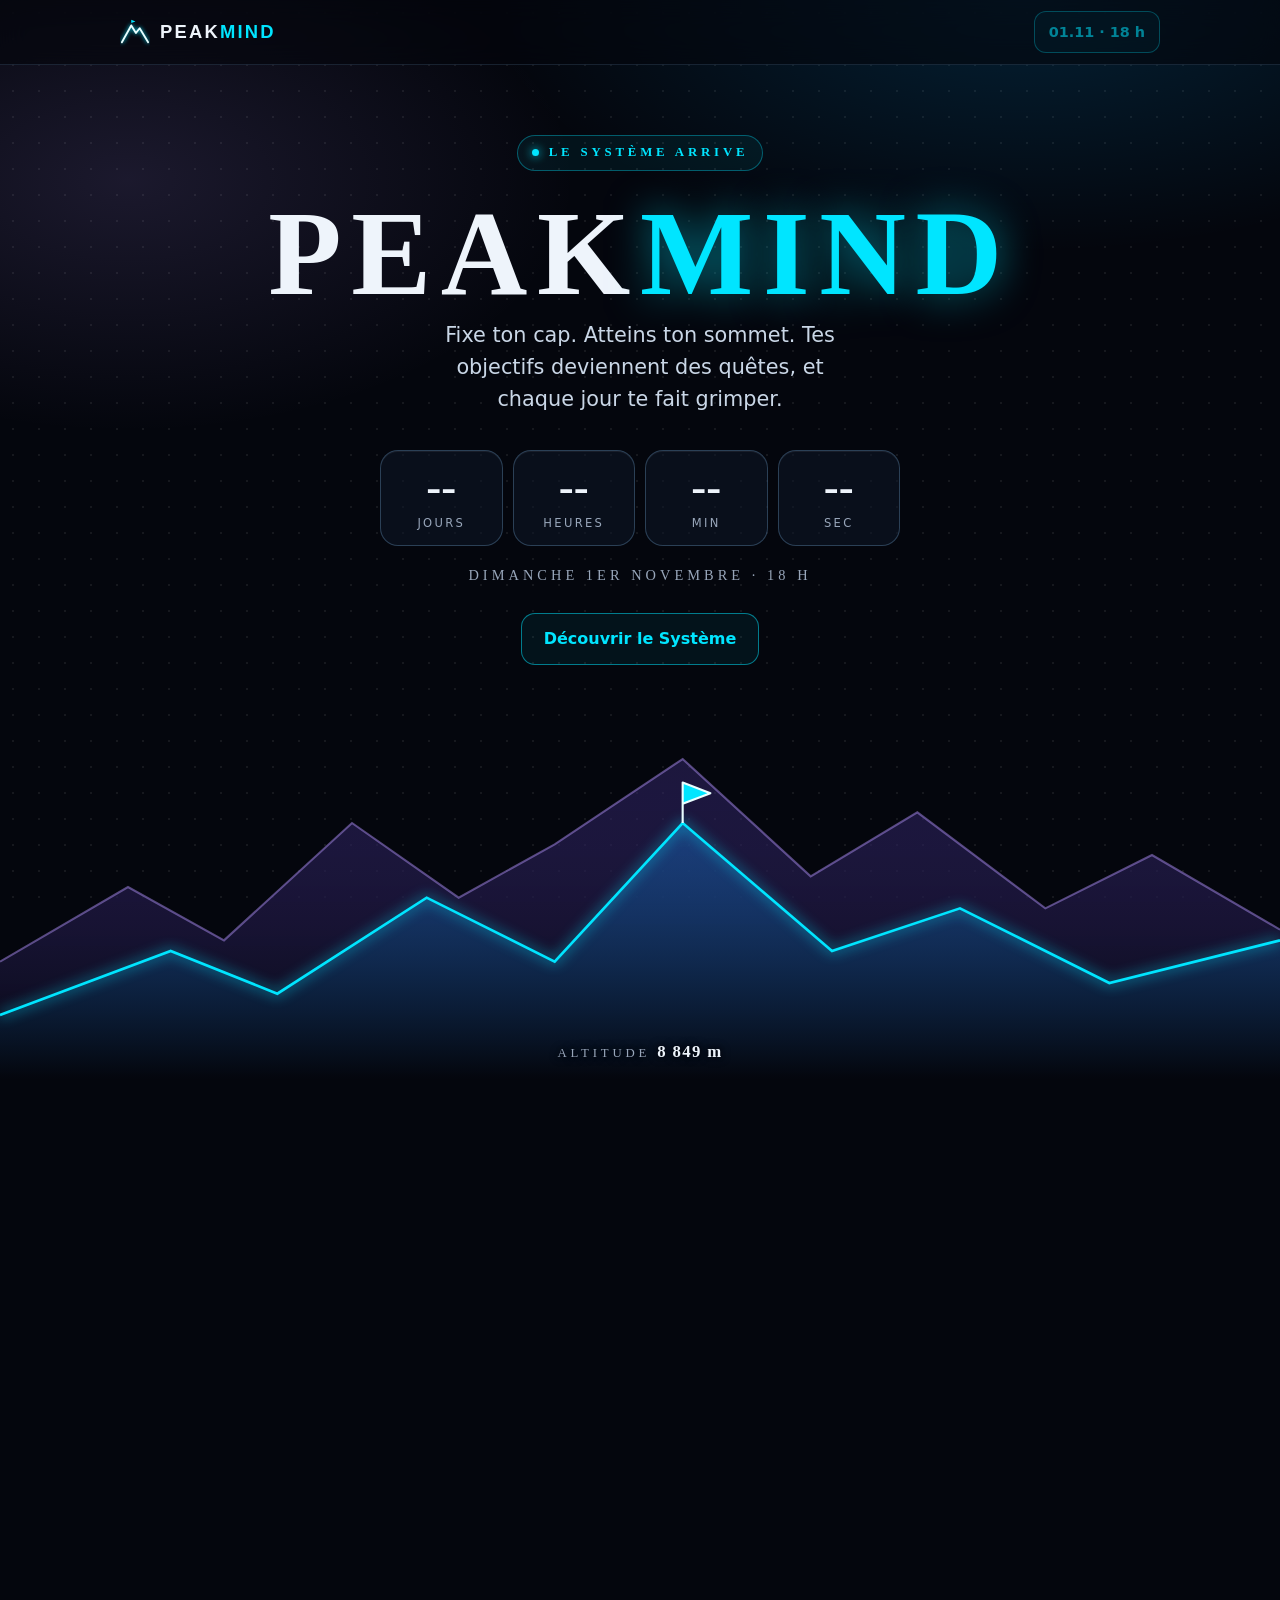
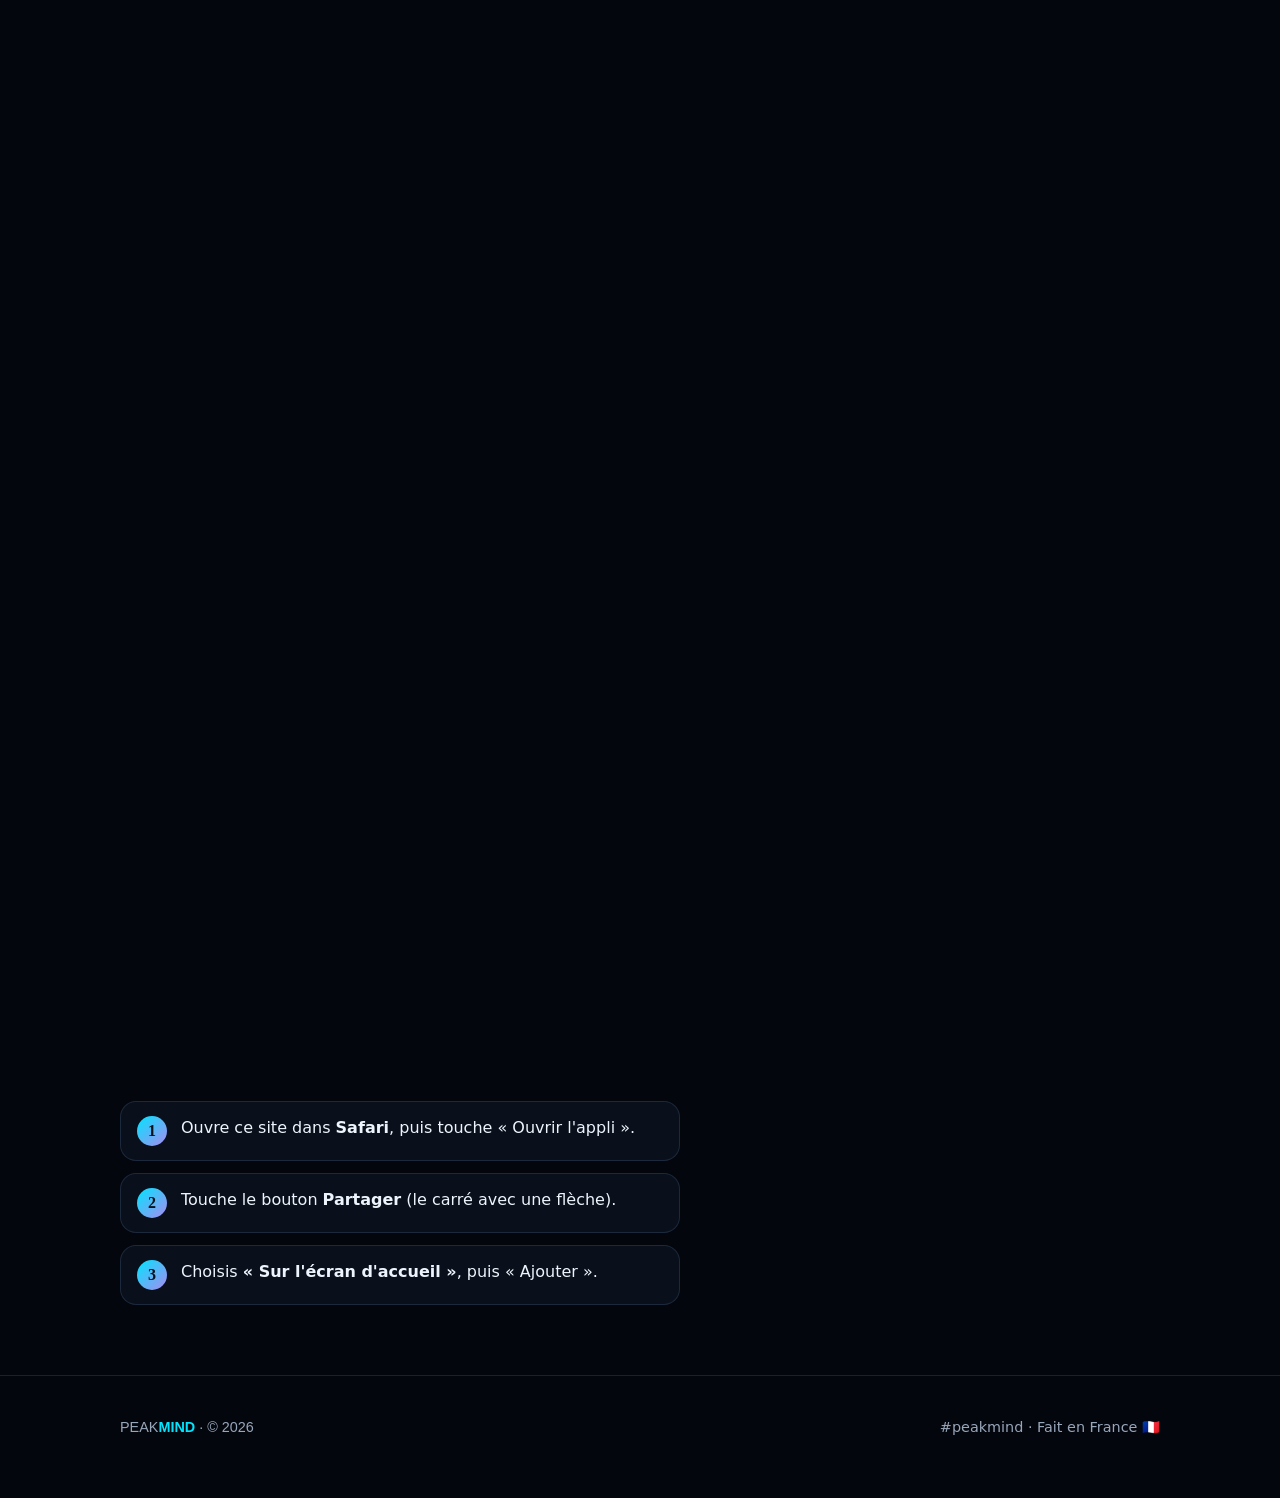
==== index.html @ ec90e8ba "Adresse courte : peakwinner93.github.io" ====
<!doctype html>
<html lang="fr">
<head>
<meta charset="utf-8">
<meta http-equiv="Content-Security-Policy" content="default-src 'self'; script-src 'self'; style-src 'self' 'unsafe-inline'; font-src 'self'; img-src 'self' data:; connect-src 'self'; object-src 'none'; base-uri 'none'; form-action 'none'">
<meta name="referrer" content="strict-origin-when-cross-origin">
<meta name="viewport" content="width=device-width, initial-scale=1, viewport-fit=cover">
<title>PeakMind · Fixe ton cap. Atteins ton sommet.</title>
<meta name="description" content="PeakMind : l'appli qui transforme tes objectifs en quêtes. Le Système te donne 3 quêtes par jour, tu grimpes de Fer à Légende. Gratuit, sans compte. Sortie le 1er novembre à 18 h.">
<meta name="theme-color" content="#04060d">
<meta property="og:type" content="website">
<meta property="og:url" content="https://peakwinner93.github.io/">
<meta property="og:title" content="PeakMind · Le Système arrive">
<meta property="og:description" content="Tes objectifs deviennent des quêtes. Grimpe de Fer à Légende. Sortie le 1er novembre à 18 h.">
<meta property="og:image" content="https://peakwinner93.github.io/img/og.jpg">
<meta name="twitter:card" content="summary_large_image">
<link rel="icon" href="app/icons/icon-192.png">
<link rel="apple-touch-icon" href="app/icons/apple-touch-icon.png">
<style>
  /* Polices de l'appli (licence OFL, voir app/fonts/OFL-*.txt) : aucune demande envoyée à Google */
  @font-face { font-family: 'Chakra Petch'; font-style: normal; font-weight: 500; font-display: swap; src: url('app/fonts/chakrapetch-500-latin-ext.woff2') format('woff2'); unicode-range: U+0100-02BA, U+02BD-02C5, U+02C7-02CC, U+02CE-02D7, U+02DD-02FF, U+0304, U+0308, U+0329, U+1D00-1DBF, U+1E00-1E9F, U+1EF2-1EFF, U+2020, U+20A0-20AB, U+20AD-20C4, U+2113, U+2C60-2C7F, U+A720-A7FF; }
  @font-face { font-family: 'Chakra Petch'; font-style: normal; font-weight: 500; font-display: swap; src: url('app/fonts/chakrapetch-500-latin.woff2') format('woff2'); unicode-range: U+0000-00FF, U+0131, U+0152-0153, U+02BB-02BC, U+02C6, U+02DA, U+02DC, U+0304, U+0308, U+0329, U+2000-206F, U+20AC, U+2122, U+2191, U+2193, U+2212, U+2215, U+FEFF, U+FFFD; }
  @font-face { font-family: 'Chakra Petch'; font-style: normal; font-weight: 600; font-display: swap; src: url('app/fonts/chakrapetch-600-latin-ext.woff2') format('woff2'); unicode-range: U+0100-02BA, U+02BD-02C5, U+02C7-02CC, U+02CE-02D7, U+02DD-02FF, U+0304, U+0308, U+0329, U+1D00-1DBF, U+1E00-1E9F, U+1EF2-1EFF, U+2020, U+20A0-20AB, U+20AD-20C4, U+2113, U+2C60-2C7F, U+A720-A7FF; }
  @font-face { font-family: 'Chakra Petch'; font-style: normal; font-weight: 600; font-display: swap; src: url('app/fonts/chakrapetch-600-latin.woff2') format('woff2'); unicode-range: U+0000-00FF, U+0131, U+0152-0153, U+02BB-02BC, U+02C6, U+02DA, U+02DC, U+0304, U+0308, U+0329, U+2000-206F, U+20AC, U+2122, U+2191, U+2193, U+2212, U+2215, U+FEFF, U+FFFD; }
  @font-face { font-family: 'Chakra Petch'; font-style: normal; font-weight: 700; font-display: swap; src: url('app/fonts/chakrapetch-700-latin-ext.woff2') format('woff2'); unicode-range: U+0100-02BA, U+02BD-02C5, U+02C7-02CC, U+02CE-02D7, U+02DD-02FF, U+0304, U+0308, U+0329, U+1D00-1DBF, U+1E00-1E9F, U+1EF2-1EFF, U+2020, U+20A0-20AB, U+20AD-20C4, U+2113, U+2C60-2C7F, U+A720-A7FF; }
  @font-face { font-family: 'Chakra Petch'; font-style: normal; font-weight: 700; font-display: swap; src: url('app/fonts/chakrapetch-700-latin.woff2') format('woff2'); unicode-range: U+0000-00FF, U+0131, U+0152-0153, U+02BB-02BC, U+02C6, U+02DA, U+02DC, U+0304, U+0308, U+0329, U+2000-206F, U+20AC, U+2122, U+2191, U+2193, U+2212, U+2215, U+FEFF, U+FFFD; }
  @font-face { font-family: 'Space Grotesk'; font-style: normal; font-weight: 300 700; font-display: swap; src: url('app/fonts/spacegrotesk-latin-ext.woff2') format('woff2'); unicode-range: U+0100-02BA, U+02BD-02C5, U+02C7-02CC, U+02CE-02D7, U+02DD-02FF, U+0304, U+0308, U+0329, U+1D00-1DBF, U+1E00-1E9F, U+1EF2-1EFF, U+2020, U+20A0-20AB, U+20AD-20C4, U+2113, U+2C60-2C7F, U+A720-A7FF; }
  @font-face { font-family: 'Space Grotesk'; font-style: normal; font-weight: 300 700; font-display: swap; src: url('app/fonts/spacegrotesk-latin.woff2') format('woff2'); unicode-range: U+0000-00FF, U+0131, U+0152-0153, U+02BB-02BC, U+02C6, U+02DA, U+02DC, U+0304, U+0308, U+0329, U+2000-206F, U+20AC, U+2122, U+2191, U+2193, U+2212, U+2215, U+FEFF, U+FFFD; }
  :root { --bg: #04060d; --ink: #eef4fb; --muted: #98a6ba; --a: #00e5ff; --a2: #a98bf0; --gold: #ffc35c; --glass: rgba(16, 24, 40, .55); --edge: rgba(140, 200, 255, .14); --edge2: rgba(140, 200, 255, .26); }
  * { box-sizing: border-box; }
  html { scroll-behavior: smooth; }
  body { margin: 0; background: var(--bg); color: var(--ink); font-family: "Space Grotesk", system-ui, sans-serif; line-height: 1.55; overflow-x: hidden; }
  a { color: inherit; }
  .wrap { max-width: 1080px; margin: 0 auto; padding: 0 20px; }
  .display { font-family: "Chakra Petch", sans-serif; }
  /* Fond : aurores + points + montagnes à arête lumineuse */
  .sky { position: fixed; inset: 0; z-index: -2; background:
      radial-gradient(60% 40% at 80% 0%, rgba(0, 170, 255, .16), transparent 70%),
      radial-gradient(50% 40% at 10% 20%, rgba(169, 139, 240, .14), transparent 70%),
      radial-gradient(rgba(255,255,255,.07) 1px, transparent 1.2px) 0 0 / 26px 26px, var(--bg); }
  /* Barre du haut */
  nav { position: sticky; top: 0; z-index: 10; backdrop-filter: blur(14px); -webkit-backdrop-filter: blur(14px); background: rgba(4, 6, 13, .6); border-bottom: 1px solid var(--edge); }
  nav .wrap { display: flex; align-items: center; justify-content: space-between; height: 64px; }
  .brand { display: flex; align-items: center; gap: 10px; text-decoration: none; font-weight: 700; letter-spacing: .12em; font-size: 1.15rem; }
  .brand svg { width: 30px; height: 30px; }
  .brand b { color: var(--a); }
  .btn { display: inline-flex; align-items: center; justify-content: center; gap: 8px; border-radius: 14px; padding: 13px 22px; font-weight: 700; text-decoration: none; border: 1px solid transparent; cursor: pointer; font: inherit; font-weight: 700; transition: transform .12s ease, filter .15s ease; }
  .btn:active { transform: scale(.97); }
  .btn.main { color: #04121c; background: linear-gradient(135deg, var(--a), var(--a2)); box-shadow: 0 10px 30px -10px rgba(0, 229, 255, .6); }
  .btn.ghost { color: var(--a); border-color: rgba(0, 229, 255, .5); background: rgba(0, 229, 255, .06); }
  .btn.small { padding: 9px 14px; font-size: .9rem; border-radius: 12px; }
  .btn[aria-disabled="true"] { opacity: .55; pointer-events: none; }
  /* Héros */
  .hero { position: relative; text-align: center; padding: 70px 0 0; overflow: hidden; }
  .eyebrow { display: inline-flex; align-items: center; gap: 10px; font-family: "Chakra Petch"; font-weight: 600; letter-spacing: .3em; font-size: .8rem; color: var(--a); padding: 7px 14px; border: 1px solid rgba(0, 229, 255, .35); border-radius: 99px; background: rgba(0, 229, 255, .06); }
  .eyebrow i { width: 7px; height: 7px; border-radius: 50%; background: var(--a); box-shadow: 0 0 10px var(--a); }
  h1 { margin: 26px 0 8px; font-family: "Chakra Petch"; font-size: clamp(3.2rem, 13vw, 7.5rem); line-height: .95; letter-spacing: .08em; font-weight: 700; }
  h1 b { color: var(--a); text-shadow: 0 0 40px rgba(0, 229, 255, .55); }
  .tagline { margin: 0 auto; max-width: 34ch; color: #c9d6e6; font-size: clamp(1.05rem, 3.6vw, 1.3rem); }
  /* Compte à rebours */
  .count { display: grid; grid-template-columns: repeat(4, minmax(0, 1fr)); gap: 10px; max-width: 520px; margin: 34px auto 0; }
  .count div { padding: 14px 6px 12px; border-radius: 18px; background: var(--glass); border: 1px solid var(--edge2); box-shadow: inset 0 1px 0 rgba(255,255,255,.06); }
  .count b { display: block; font-family: "Chakra Petch"; font-size: clamp(1.9rem, 8vw, 2.8rem); line-height: 1; font-variant-numeric: tabular-nums; }
  .count small { display: block; margin-top: 6px; font-size: .72rem; letter-spacing: .2em; color: var(--muted); text-transform: uppercase; }
  .when { margin: 18px 0 0; font-family: "Chakra Petch"; letter-spacing: .28em; font-size: .9rem; color: var(--muted); }
  @media (max-width: 370px) { .when { letter-spacing: .2em; } }   /* la date tient sur une ligne, même sur un téléphone de 360 px */
  .cta { display: flex; flex-wrap: wrap; gap: 12px; justify-content: center; margin-top: 26px; }
  .live { display: none; } body.launched .live { display: block; } body.launched .soon { display: none; }
  .mount { display: block; width: 100%; height: auto; margin-top: 30px; }
  .alt { position: absolute; left: 50%; bottom: 14px; transform: translateX(-50%); white-space: nowrap; text-shadow: 0 0 10px #04060d, 0 0 4px #04060d; font-family: "Chakra Petch"; font-size: .8rem; letter-spacing: .3em; color: var(--muted); }
  .alt b { color: var(--ink); font-size: 1.05rem; letter-spacing: .08em; }
  /* Sections */
  section { padding: 70px 0; }
  .kicker { font-family: "Chakra Petch"; font-weight: 600; letter-spacing: .3em; color: var(--a); font-size: .78rem; text-transform: uppercase; display: flex; align-items: center; gap: 10px; }
  .kicker::before { content: ""; width: 16px; height: 2px; background: var(--a); box-shadow: 0 0 8px var(--a); }
  h2 { font-family: "Chakra Petch"; font-size: clamp(1.8rem, 6vw, 2.6rem); line-height: 1.1; margin: 12px 0 14px; letter-spacing: .02em; }
  .lead { color: #c3d0e0; max-width: 60ch; margin: 0; }
  .grid { display: grid; grid-template-columns: repeat(auto-fit, minmax(240px, 1fr)); gap: 16px; margin-top: 34px; }
  .card { position: relative; padding: 20px; border-radius: 22px; background: linear-gradient(180deg, rgba(20, 30, 50, .6), var(--glass)); border: 1px solid var(--edge); overflow: hidden; }
  .card .ico { width: 46px; height: 46px; border-radius: 14px; display: grid; place-items: center; font-size: 1.4rem; background: rgba(0, 229, 255, .08); border: 1px solid var(--edge2); }
  .card h3 { font-family: "Chakra Petch"; font-size: 1.25rem; margin: 14px 0 6px; letter-spacing: .03em; }
  .card p { margin: 0; color: #b8c6d8; font-size: .97rem; }
  .card img { display: block; width: calc(100% + 40px); margin: 18px -20px -20px; border-top: 1px solid var(--edge); -webkit-mask: linear-gradient(#000 55%, transparent); mask: linear-gradient(#000 55%, transparent); }
  .card.locked { display: grid; place-items: center; text-align: center; border-style: dashed; min-height: 200px; }
  .card.locked b { font-family: "Chakra Petch"; letter-spacing: .3em; color: var(--muted); }
  /* Rangs */
  .ranks { display: flex; flex-wrap: wrap; gap: 8px; margin-top: 22px; }
  .ranks span { font-family: "Chakra Petch"; font-weight: 600; font-size: .85rem; letter-spacing: .08em; padding: 7px 12px; border-radius: 99px; border: 1px solid currentColor; background: color-mix(in srgb, currentColor 10%, transparent); }
  /* Promesses */
  .trust { display: grid; grid-template-columns: repeat(auto-fit, minmax(200px, 1fr)); gap: 12px; margin-top: 30px; }
  .trust > div { display: flex; gap: 12px; align-items: flex-start; padding: 16px; border-radius: 18px; background: var(--glass); border: 1px solid var(--edge); }
  .trust b { display: block; font-family: "Chakra Petch"; letter-spacing: .03em; }
  .trust small { color: var(--muted); font-size: .9rem; }
  .trust span { font-size: 1.4rem; }
  /* Installer */
  .tabs { display: inline-grid; grid-auto-flow: column; gap: 4px; padding: 4px; margin-top: 26px; border-radius: 16px; background: var(--glass); border: 1px solid var(--edge); }
  .tabs button { font: inherit; font-weight: 700; color: var(--muted); background: none; border: 0; padding: 10px 18px; border-radius: 12px; cursor: pointer; }
  .tabs button[aria-selected="true"] { color: var(--ink); background: rgba(0, 229, 255, .14); box-shadow: inset 0 0 0 1px rgba(0, 229, 255, .4); }
  ol.steps { list-style: none; counter-reset: s; padding: 0; margin: 20px 0 0; display: grid; gap: 12px; max-width: 560px; }
  /* Numéro posé à gauche, sans flex : en flex, chaque mot en gras devenait une colonne à part */
  ol.steps li { counter-increment: s; position: relative; min-height: 60px; padding: 14px 16px 14px 60px; border-radius: 16px; background: var(--glass); border: 1px solid var(--edge); }
  ol.steps li::before { content: counter(s); position: absolute; left: 16px; top: 14px; width: 30px; height: 30px; border-radius: 50%; display: grid; place-items: center; font-family: "Chakra Petch"; font-weight: 700; color: #04121c; background: linear-gradient(135deg, var(--a), var(--a2)); }
  [hidden] { display: none !important; }
  footer { padding: 40px 0 60px; border-top: 1px solid var(--edge); color: var(--muted); font-size: .9rem; }
  footer .wrap { display: flex; flex-wrap: wrap; gap: 12px; justify-content: space-between; align-items: center; }
  @media (prefers-reduced-motion: no-preference) {
    .reveal { opacity: 0; transform: translateY(18px); transition: opacity .7s ease, transform .7s ease; }
    .reveal.in { opacity: 1; transform: none; }
  }
</style>
</head>
<body>
<div class="sky" aria-hidden="true"></div>

<nav><div class="wrap">
  <a class="brand display" href="#top" aria-label="PeakMind"><svg viewBox="0 0 64 64" aria-hidden="true"><path d="M4 54 L24 18 L34 34 L42 24 L60 54" fill="none" stroke="#e9feff" stroke-width="4" stroke-linejoin="round" stroke-linecap="round" style="filter:drop-shadow(0 0 4px #00e5ff)"/><path d="M24 18 V6 l9 3.5 -9 3.5" fill="#00e5ff"/></svg><span>PEAK<b>MIND</b></span></a>
  <a class="btn main small live" href="app/">Ouvrir l'appli</a>
  <span class="btn ghost small soon" aria-disabled="true">01.11 · 18 h</span>
</div></nav>

<header class="hero" id="top">
  <div class="wrap">
    <span class="eyebrow"><i></i><span class="soon">LE SYSTÈME ARRIVE</span><span class="live">DISPONIBLE MAINTENANT</span></span>
    <h1>PEAK<b>MIND</b></h1>
    <p class="tagline">Fixe ton cap. Atteins ton sommet. Tes objectifs deviennent des quêtes, et chaque jour te fait grimper.</p>
    <div class="soon">
      <div class="count" role="timer" aria-live="off" aria-label="Temps avant la sortie">
        <div><b id="cd-d">--</b><small>jours</small></div><div><b id="cd-h">--</b><small>heures</small></div><div><b id="cd-m">--</b><small>min</small></div><div><b id="cd-s">--</b><small>sec</small></div>
      </div>
      <p class="when">DIMANCHE 1ER NOVEMBRE · 18&nbsp;H</p>
      <div class="cta"><a class="btn ghost" href="#systeme">Découvrir le Système</a></div>
    </div>
    <div class="live"><div class="cta"><a class="btn main" href="app/">Ouvrir PeakMind</a><a class="btn ghost" href="#installer">Comment l'installer</a></div></div>
  </div>
  <svg class="mount" viewBox="0 0 1200 360" preserveAspectRatio="xMidYMax slice" aria-hidden="true">
    <defs>
      <linearGradient id="mf" x1="0" y1="0" x2="0" y2="1"><stop offset="0" stop-color="#1b5fae" stop-opacity=".55"/><stop offset="1" stop-color="#04060d"/></linearGradient>
      <linearGradient id="mb" x1="0" y1="0" x2="0" y2="1"><stop offset="0" stop-color="#3b2c7a" stop-opacity=".45"/><stop offset="1" stop-color="#04060d"/></linearGradient>
    </defs>
    <path d="M0 360 L0 250 L120 180 L210 230 L330 120 L430 190 L520 140 L640 60 L760 170 L860 110 L980 200 L1080 150 L1200 220 L1200 360 Z" fill="url(#mb)"/>
    <path d="M0 250 L120 180 L210 230 L330 120 L430 190 L520 140 L640 60 L760 170 L860 110 L980 200 L1080 150 L1200 220" fill="none" stroke="#a98bf0" stroke-opacity=".5" stroke-width="2"/>
    <path d="M0 360 L0 300 L160 240 L260 280 L400 190 L520 250 L640 120 L780 240 L900 200 L1040 270 L1200 230 L1200 360 Z" fill="url(#mf)"/>
    <path d="M0 300 L160 240 L260 280 L400 190 L520 250 L640 120 L780 240 L900 200 L1040 270 L1200 230" fill="none" stroke="#00e5ff" stroke-width="2.5" style="filter:drop-shadow(0 0 6px #00e5ff)"/>
    <path d="M640 120 V82 l26 10 -26 10" fill="#00e5ff" stroke="#e9feff" stroke-width="2" stroke-linejoin="round"/>
  </svg>
  <div class="alt">ALTITUDE <b>8 849 m</b></div>
</header>

<main>
  <section id="systeme"><div class="wrap">
    <div class="kicker reveal">Ce qui t'attend</div>
    <h2 class="reveal">Le Système te pousse. Toi, tu grimpes.</h2>
    <p class="lead reveal">Sport, cours, sommeil, argent, mauvaises habitudes : tu choisis tes objectifs, PeakMind les transforme en jeu. Chaque action te rapporte de l'XP et te fait monter vers le sommet.</p>
    <div class="grid">
      <article class="card reveal"><div class="ico">⚔️</div><h3>Tes quêtes du jour</h3><p>Chaque matin, le Système te donne 3 quêtes rien que pour toi. Plus tu réussis, plus elles deviennent dures.</p><img src="img/quetes.jpg" alt="Une quête du jour dans PeakMind" loading="lazy"></article>
      <article class="card reveal"><div class="ico">🌀</div><h3>Les donjons</h3><p>Chaque semaine, un donjon s'ouvre. Grimpe ses étages jour après jour, puis affronte le boss avant dimanche soir.</p><img src="img/donjon.jpg" alt="Un donjon de rang Argent dans PeakMind" loading="lazy"></article>
      <article class="card reveal"><div class="ico">⛰️</div><h3>L'ascension</h3><p>Ton XP devient de l'altitude. Pars de Fer au camp de base et vise Légende, à 8 849 m.</p><img src="img/ascension.jpg" alt="La montagne de l'ascension dans PeakMind" loading="lazy"></article>
      <article class="card reveal"><div class="ico">📊</div><h3>Ta fiche de chasseur</h3><p>Force, Endurance, Intelligence, Discipline, Mental : tes stats montent avec ce que tu fais vraiment.</p><img src="img/stats.jpg" alt="La fiche de stats dans PeakMind" loading="lazy"></article>
      <article class="card locked reveal"><div><div class="ico" style="margin:0 auto">🔒</div><b style="display:block;margin-top:14px">ET D'AUTRES SECRETS…</b><p style="margin-top:8px">À découvrir le 1er novembre.</p></div></article>
    </div>
    <div class="ranks reveal" aria-label="Les 11 rangs">
      <span style="color:#a4adb9">Fer</span><span style="color:#e4a96b">Bronze</span><span style="color:#dfe6ef">Argent</span><span style="color:#ffe28a">Or</span><span style="color:#9fe8de">Platine</span><span style="color:#6ee8a8">Émeraude</span><span style="color:#9fd4ff">Diamant</span><span style="color:#d9b8ff">Maître</span><span style="color:#ff9a9a">Grand Maître</span><span style="color:#fff0b0">Champion</span><span style="color:#ffd36b">Légende</span>
    </div>
  </div></section>

  <section><div class="wrap">
    <div class="kicker reveal">Simple et sûr</div>
    <h2 class="reveal">Rien à payer. Rien à donner.</h2>
    <div class="trust">
      <div class="reveal"><span>🆓</span><div><b>100 % gratuit</b><small>Pas d'abonnement, pas de pub.</small></div></div>
      <div class="reveal"><span>🔐</span><div><b>Sans compte</b><small>Ni e-mail ni mot de passe : tu choisis juste un pseudo.</small></div></div>
      <div class="reveal"><span>📱</span><div><b>Tes données chez toi</b><small>Tout reste sur ton téléphone.</small></div></div>
      <div class="reveal"><span>✈️</span><div><b>Marche hors ligne</b><small>Une fois installée, même sans internet.</small></div></div>
    </div>
  </div></section>

  <section id="installer"><div class="wrap">
    <div class="kicker reveal">Installer</div>
    <h2 class="reveal">Sur ton écran d'accueil en 3 gestes.</h2>
    <p class="lead reveal">PeakMind s'installe directement depuis ce site, sans passer par un store.<span class="soon"> Disponible le 1er novembre à&nbsp;18&nbsp;h.</span></p>
    <div class="tabs reveal" role="tablist"><button role="tab" aria-selected="true" data-os="ios">iPhone</button><button role="tab" aria-selected="false" data-os="android">Android</button></div>
    <ol class="steps" id="os-ios">
      <li>Ouvre ce site dans <b>Safari</b>, puis touche «&nbsp;Ouvrir l'appli&nbsp;».</li>
      <li>Touche le bouton <b>Partager</b> (le carré avec une flèche).</li>
      <li>Choisis <b>«&nbsp;Sur l'écran d'accueil&nbsp;»</b>, puis «&nbsp;Ajouter&nbsp;».</li>
    </ol>
    <ol class="steps" id="os-android" hidden>
      <li>Ouvre ce site dans <b>Chrome</b>, puis touche «&nbsp;Ouvrir l'appli&nbsp;».</li>
      <li>Touche le menu <b>⋮</b> en haut à droite.</li>
      <li>Choisis <b>«&nbsp;Installer l'application&nbsp;»</b> (ou «&nbsp;Ajouter à l'écran d'accueil&nbsp;»).</li>
    </ol>
    <div class="cta live" style="justify-content:flex-start"><a class="btn main" href="app/">Ouvrir PeakMind</a></div>
  </div></section>
</main>

<footer><div class="wrap">
  <span class="display">PEAK<b style="color:var(--a)">MIND</b> · © 2026</span>
  <span>#peakmind · Fait en France 🇫🇷</span>
</div></footer>

<script src="site.js"></script>
</body>
</html>
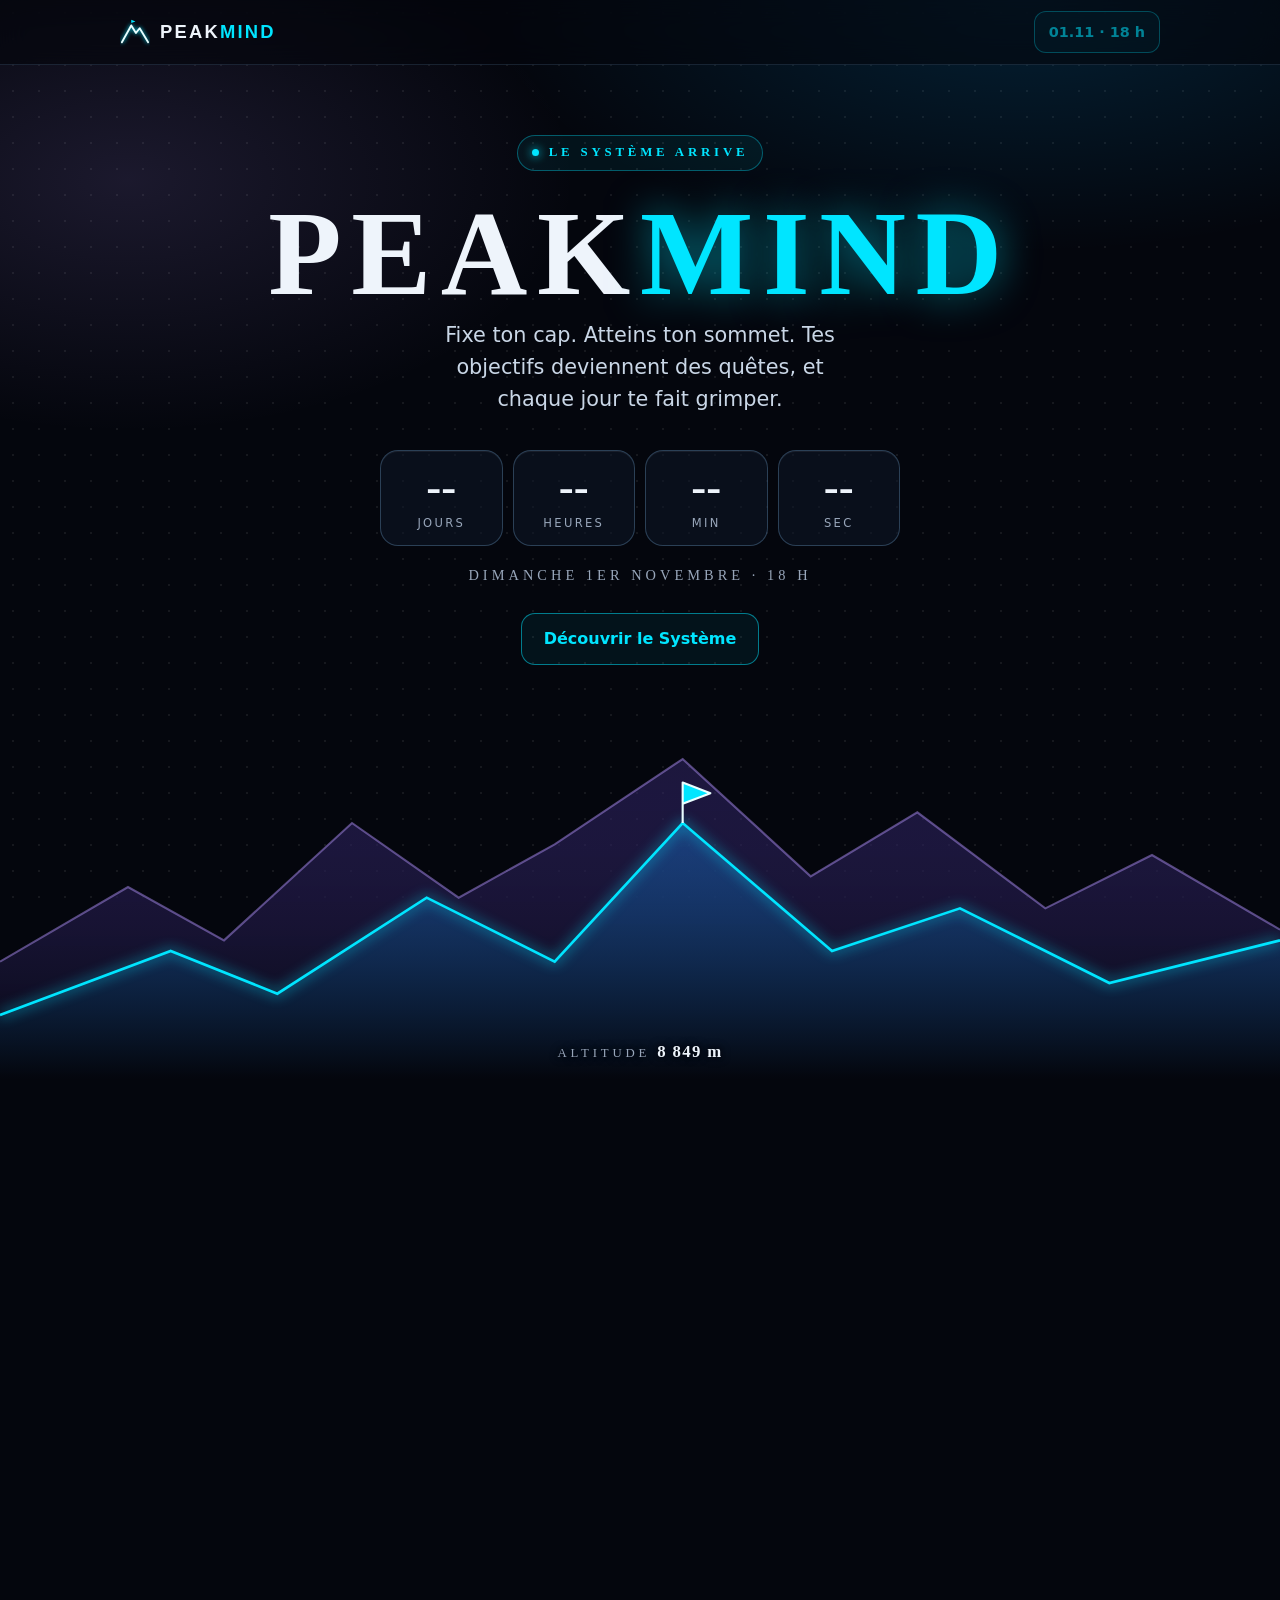
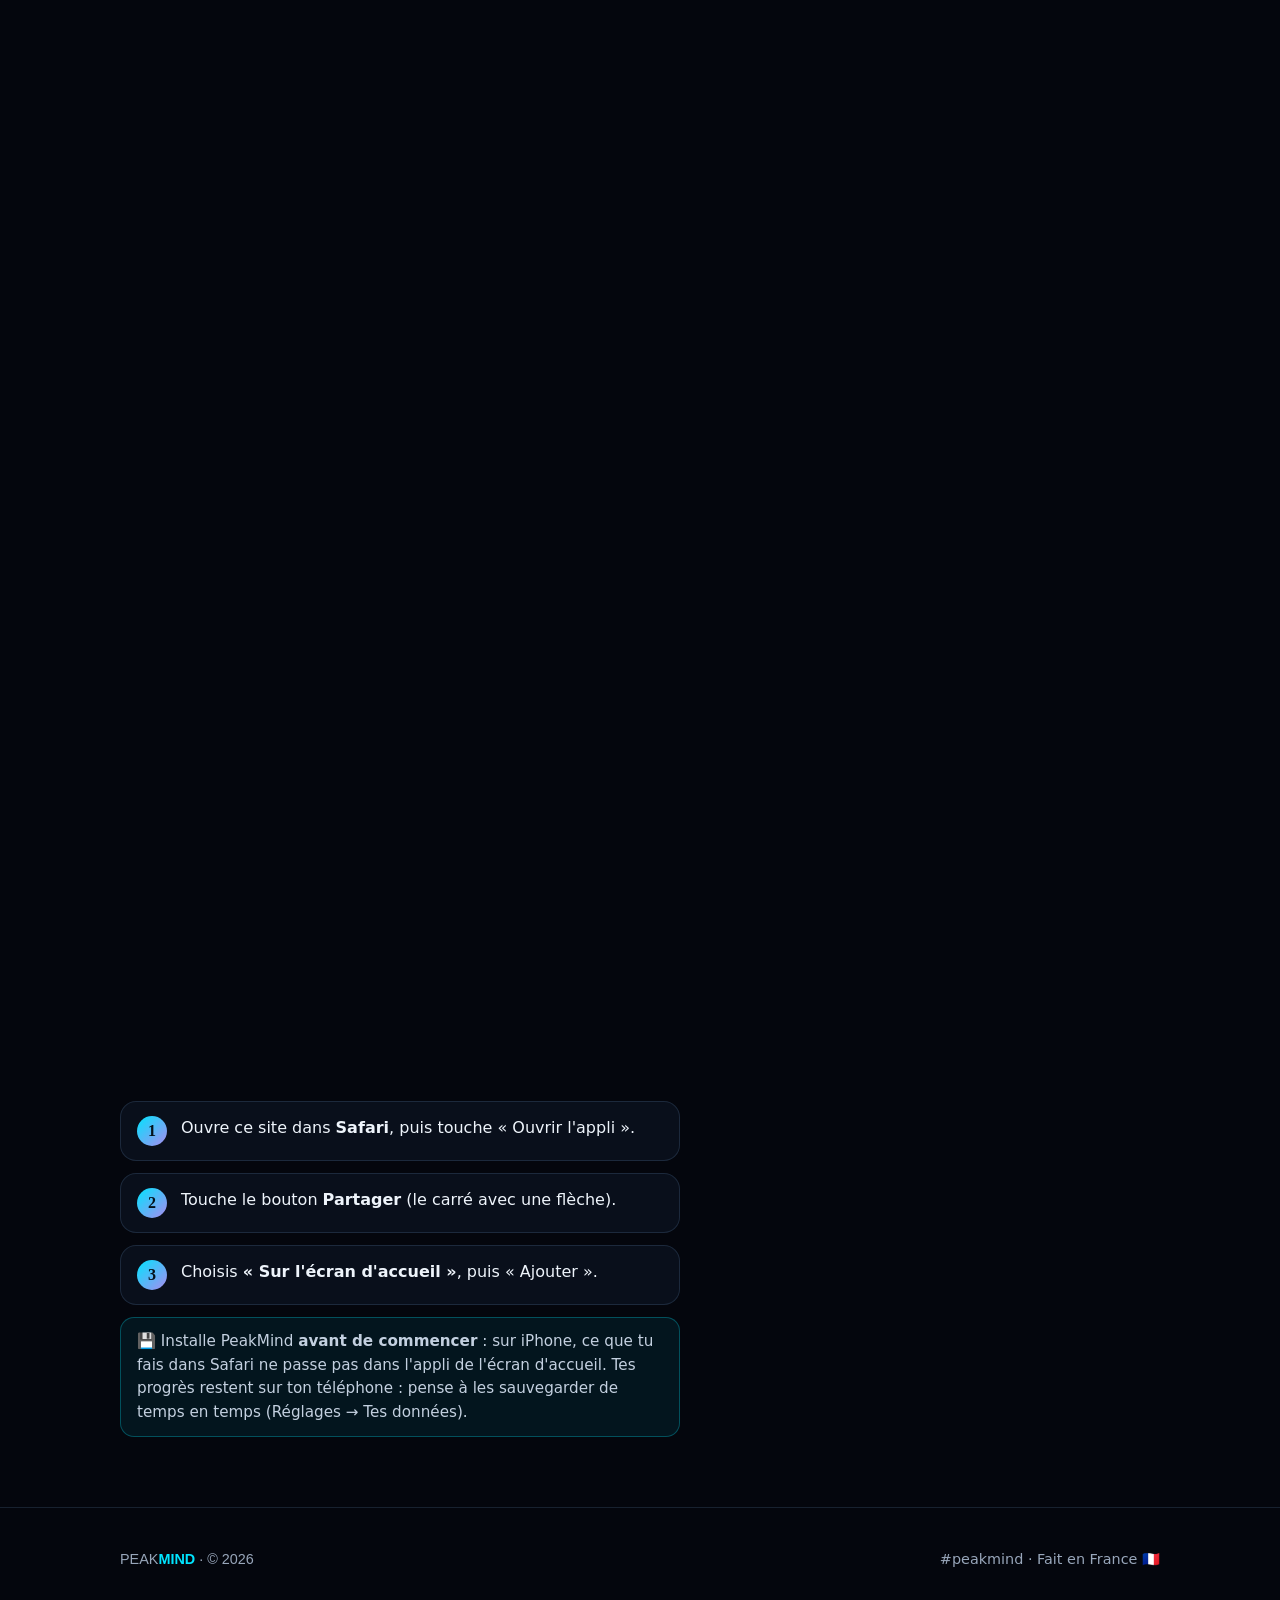
==== commit 19c75290: "Site : conseil pour garder ses progrès (installer avant de commencer, sauvegarder) Co-Authored-By: C" ====
--- a/index.html
+++ b/index.html
@@ -100,6 +100,7 @@
   /* Numéro posé à gauche, sans flex : en flex, chaque mot en gras devenait une colonne à part */
   ol.steps li { counter-increment: s; position: relative; min-height: 60px; padding: 14px 16px 14px 60px; border-radius: 16px; background: var(--glass); border: 1px solid var(--edge); }
   ol.steps li::before { content: counter(s); position: absolute; left: 16px; top: 14px; width: 30px; height: 30px; border-radius: 50%; display: grid; place-items: center; font-family: "Chakra Petch"; font-weight: 700; color: #04121c; background: linear-gradient(135deg, var(--a), var(--a2)); }
+  .tip { max-width: 560px; margin: 12px 0 0; padding: 12px 16px; border-radius: 14px; background: rgba(0, 229, 255, .07); border: 1px solid rgba(0, 229, 255, .28); color: #c3d0e0; font-size: .95rem; }
   [hidden] { display: none !important; }
   footer { padding: 40px 0 60px; border-top: 1px solid var(--edge); color: var(--muted); font-size: .9rem; }
   footer .wrap { display: flex; flex-wrap: wrap; gap: 12px; justify-content: space-between; align-items: center; }
@@ -179,16 +180,18 @@
     <h2 class="reveal">Sur ton écran d'accueil en 3 gestes.</h2>
     <p class="lead reveal">PeakMind s'installe directement depuis ce site, sans passer par un store.<span class="soon"> Disponible le 1er novembre à&nbsp;18&nbsp;h.</span></p>
     <div class="tabs reveal" role="tablist"><button role="tab" aria-selected="true" data-os="ios">iPhone</button><button role="tab" aria-selected="false" data-os="android">Android</button></div>
-    <ol class="steps" id="os-ios">
+    <div id="os-ios"><ol class="steps">
       <li>Ouvre ce site dans <b>Safari</b>, puis touche «&nbsp;Ouvrir l'appli&nbsp;».</li>
       <li>Touche le bouton <b>Partager</b> (le carré avec une flèche).</li>
       <li>Choisis <b>«&nbsp;Sur l'écran d'accueil&nbsp;»</b>, puis «&nbsp;Ajouter&nbsp;».</li>
     </ol>
-    <ol class="steps" id="os-android" hidden>
+    <p class="tip">💾 Installe PeakMind <b>avant de commencer</b> : sur iPhone, ce que tu fais dans Safari ne passe pas dans l'appli de l'écran d'accueil. Tes progrès restent sur ton téléphone&nbsp;: pense à les sauvegarder de temps en temps (Réglages → Tes données).</p></div>
+    <div id="os-android" hidden><ol class="steps">
       <li>Ouvre ce site dans <b>Chrome</b>, puis touche «&nbsp;Ouvrir l'appli&nbsp;».</li>
       <li>Touche le menu <b>⋮</b> en haut à droite.</li>
       <li>Choisis <b>«&nbsp;Installer l'application&nbsp;»</b> (ou «&nbsp;Ajouter à l'écran d'accueil&nbsp;»).</li>
     </ol>
+    <p class="tip">💾 Tes progrès restent sur ton téléphone, dans Chrome. Si tu effaces les données de Chrome ou si tu changes de téléphone, ils partent avec&nbsp;: pense à les sauvegarder de temps en temps (Réglages → Tes données).</p></div>
     <div class="cta live" style="justify-content:flex-start"><a class="btn main" href="app/">Ouvrir PeakMind</a></div>
   </div></section>
 </main>
